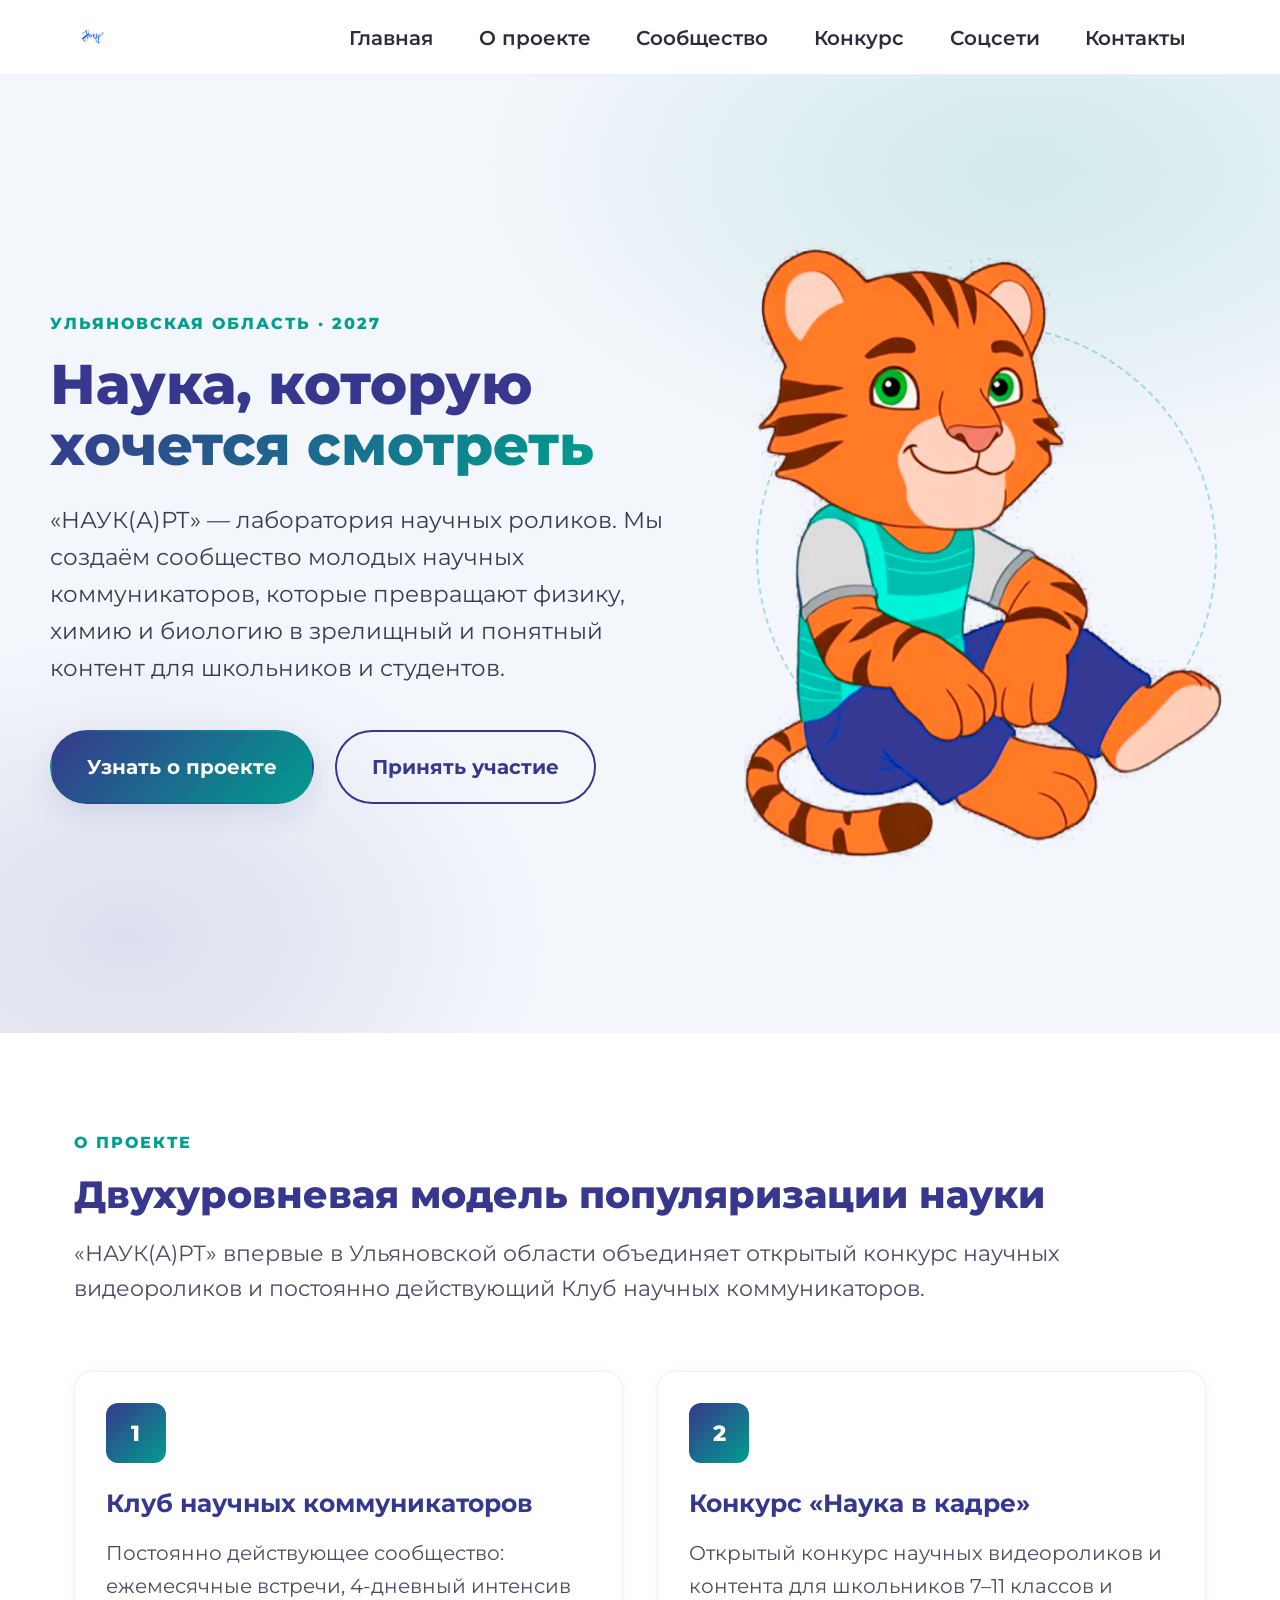
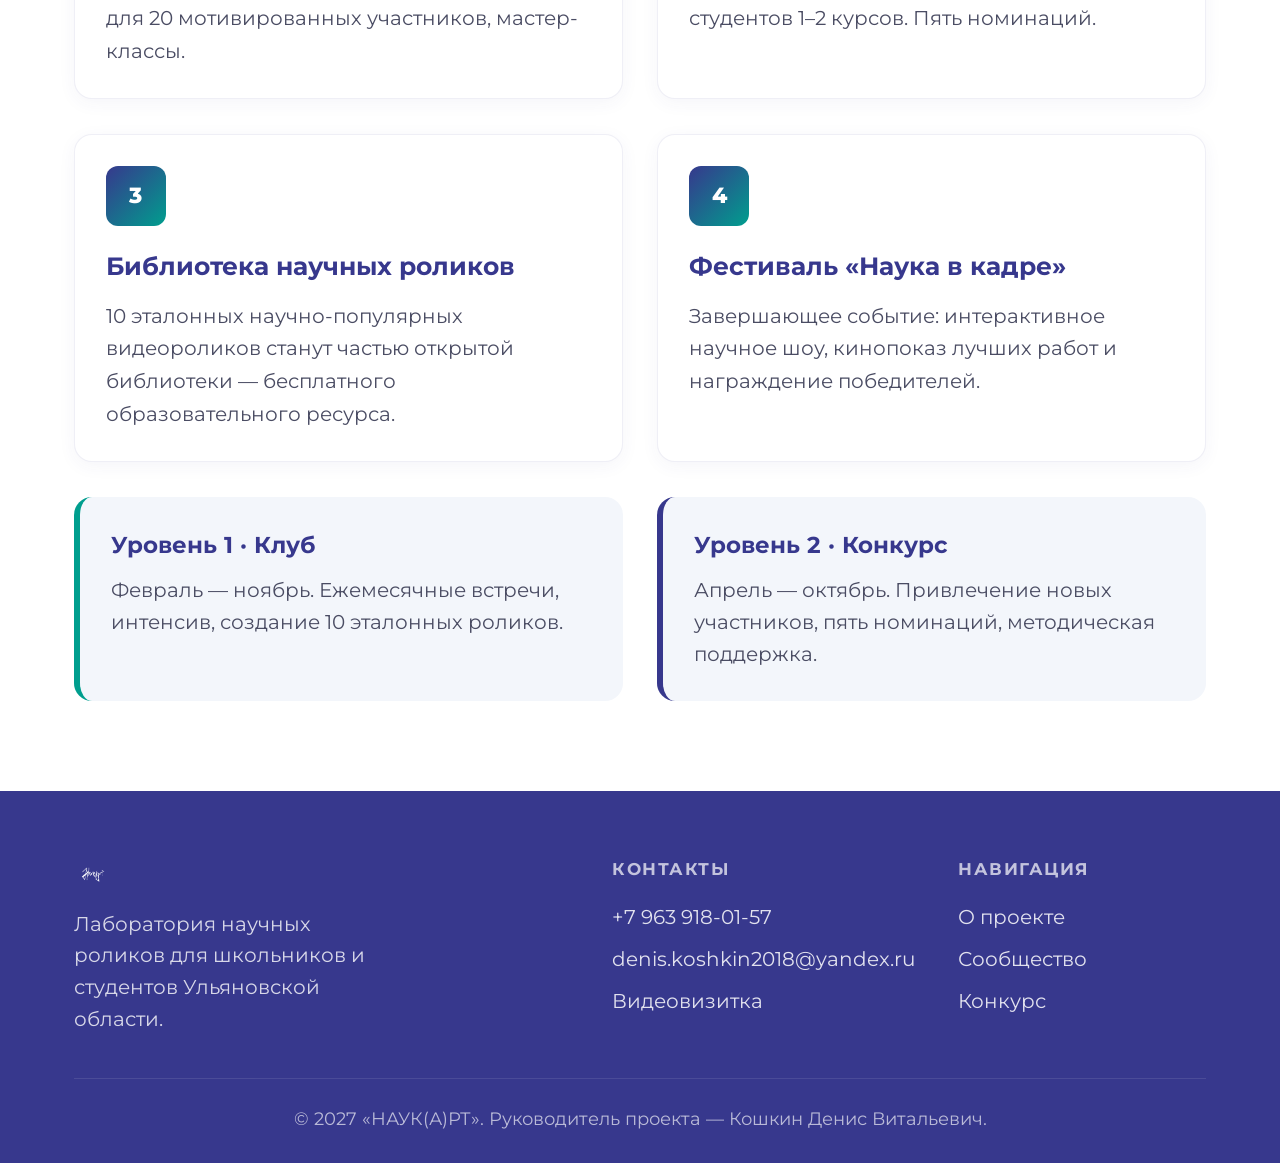
==== index.html @ 3cbaa11a "Add files via upload" ====
<!DOCTYPE html>
<html lang="ru">
<head>
<meta charset="UTF-8">
<meta name="viewport" content="width=device-width, initial-scale=1.0">
<title>НАУК(А)РТ — лаборатория научных роликов</title>
<link href="https://fonts.googleapis.com/css2?family=Montserrat:wght@400;600;800&display=swap" rel="stylesheet">
<link rel="stylesheet" href="style.css">
</head>
<body>

<!-- ШАПКА -->
<header class="site-header">
  <div class="container nav">
    <a href="index.html" class="logo">
      <img src="logo.png" alt="НАУК(А)РТ" class="logo-img">
    </a>
    <button class="burger" id="burger" aria-label="Открыть меню">
      <span></span><span></span><span></span>
    </button>
    <ul class="menu" id="menu">
      <li><a href="index.html">Главная</a></li>
      <li><a href="about.html">О проекте</a></li>
      <li><a href="community.html">Сообщество</a></li>
      <li><a href="contest.html">Конкурс</a></li>
      <li><a href="social.html">Соцсети</a></li>
      <li><a href="contacts.html">Контакты</a></li>
    </ul>
  </div>
</header>

<!-- КОНТЕНТ -->
<section class="hero" id="top">
  <div class="container hero-inner">
    <div class="hero-text">
      <span class="kicker">Ульяновская область · 2027</span>
      <h1>Наука, которую<br><span class="accent">хочется смотреть</span></h1>
      <p class="lead">«НАУК(А)РТ» — лаборатория научных роликов. Мы создаём сообщество молодых научных коммуникаторов, которые превращают физику, химию и биологию в зрелищный и понятный контент для школьников и студентов.</p>
      <div class="hero-actions">
        <a href="about.html" class="btn btn-primary">Узнать о проекте</a>
        <a href="contest.html" class="btn btn-ghost">Принять участие</a>
      </div>
    </div>
    <div class="mascot-wrap">
      <div class="orbit"></div>
      <div class="mascot mascot-float">
        <img src="tiger.png" alt="Маскот НАУК(А)РТ — тигрёнок">
      </div>
    </div>
  </div>
</section>

<section id="about">
  <div class="container">
    <div class="section-head">
      <span class="kicker">О проекте</span>
      <h2>Двухуровневая модель популяризации науки</h2>
      <p>«НАУК(А)РТ» впервые в Ульяновской области объединяет открытый конкурс научных видеороликов и постоянно действующий Клуб научных коммуникаторов.</p>
    </div>
    <div class="about-grid">
      <div class="card"><span class="num">1</span><h3>Клуб научных коммуникаторов</h3><p>Постоянно действующее сообщество: ежемесячные встречи, 4-дневный интенсив для 20 мотивированных участников, мастер-классы.</p></div>
      <div class="card"><span class="num">2</span><h3>Конкурс «Наука в кадре»</h3><p>Открытый конкурс научных видеороликов и контента для школьников 7–11 классов и студентов 1–2 курсов. Пять номинаций.</p></div>
      <div class="card"><span class="num">3</span><h3>Библиотека научных роликов</h3><p>10 эталонных научно-популярных видеороликов станут частью открытой библиотеки — бесплатного образовательного ресурса.</p></div>
      <div class="card"><span class="num">4</span><h3>Фестиваль «Наука в кадре»</h3><p>Завершающее событие: интерактивное научное шоу, кинопоказ лучших работ и награждение победителей.</p></div>
    </div>
    <div class="levels">
      <div class="level"><h4>Уровень 1 · Клуб</h4><p>Февраль — ноябрь. Ежемесячные встречи, интенсив, создание 10 эталонных роликов.</p></div>
      <div class="level"><h4>Уровень 2 · Конкурс</h4><p>Апрель — октябрь. Привлечение новых участников, пять номинаций, методическая поддержка.</p></div>
    </div>
  </div>
</section>

<!-- ПОДВАЛ -->
<footer id="contacts">
  <div class="container">
    <div class="foot-grid">
      <div>
        <div class="logo" style="color:#fff;margin-bottom:14px">
          <img src="logo.png" alt="НАУК(А)РТ" class="logo-img" style="filter:brightness(0) invert(1)">
        </div>
        <p style="opacity:.8;font-size:.92rem;max-width:320px">Лаборатория научных роликов для школьников и студентов Ульяновской области.</p>
      </div>
      <div>
        <h5>Контакты</h5>
        <a href="tel:+79639180157">+7 963 918-01-57</a>
        <a href="mailto:denis.koshkin2018@yandex.ru">denis.koshkin2018@yandex.ru</a>
        <a href="https://vk.ru/wall271059038_926" target="_blank" rel="noopener">Видеовизитка</a>
      </div>
      <div>
        <h5>Навигация</h5>
        <a href="about.html">О проекте</a>
        <a href="community.html">Сообщество</a>
        <a href="contest.html">Конкурс</a>
      </div>
    </div>
    <div class="foot-bottom">© 2027 «НАУК(А)РТ». Руководитель проекта — Кошкин Денис Витальевич.</div>
  </div>
</footer>

<script>
  var burger = document.getElementById('burger');
  var menu = document.getElementById('menu');
  if (burger && menu) {
    burger.addEventListener('click', function(){ menu.classList.toggle('open'); });
    menu.querySelectorAll('a').forEach(function(a){
      a.addEventListener('click', function(){ menu.classList.remove('open'); });
    });
  }
</script>
</body>
</html>
---- style.css ----
/* ================= ПЕРЕМЕННЫЕ ================= */
:root{
  --brand-dark:#37388d;
  --brand-teal:#009e8e;
  --brand-grad:linear-gradient(135deg,#37388d 0%,#009e8e 100%);
  --ink:#1b1c2b;
  --paper:#ffffff;
  --soft:#f3f6fb;
  --radius:18px;
  --shadow:0 10px 30px rgba(55,56,141,.12);
  font-size:clamp(15px, 0.9vw + 10px, 28px);
}
*{box-sizing:border-box;margin:0;padding:0}
html{scroll-behavior:smooth}
body{font-family:'Montserrat',sans-serif;color:var(--ink);background:var(--paper);line-height:1.6;overflow-x:hidden;font-size:1rem}
a{color:inherit;text-decoration:none}
img{max-width:100%;display:block}
.container{max-width:1180px;margin:0 auto;padding:0 24px;width:100%}
section{padding:clamp(50px,7vw,110px) 0}
.soft{background:var(--soft)}

/* ================= ШАПКА ================= */
.site-header{position:sticky;top:0;z-index:100;background:rgba(255,255,255,.92);backdrop-filter:blur(12px);border-bottom:1px solid rgba(55,56,141,.08)}
.nav{display:flex;align-items:center;justify-content:space-between;height:74px;gap:24px}
.logo{display:flex;align-items:center;gap:10px;font-weight:800;font-size:1.15rem;letter-spacing:.5px;color:var(--brand-dark);white-space:nowrap}
.logo-img{height:40px;width:auto;max-width:180px;object-fit:contain;display:block}
.menu{display:flex;gap:6px;list-style:none;flex-wrap:wrap}
.menu a{padding:.55em 1em;border-radius:999px;font-size:.92rem;font-weight:600;transition:.25s;color:#2c2d3a}
.menu a:hover{background:var(--soft);color:var(--brand-dark)}
.burger{display:none;flex-direction:column;gap:5px;background:none;border:0;cursor:pointer;padding:8px}
.burger span{width:24px;height:2px;background:var(--brand-dark);border-radius:2px;transition:.3s}

/* ================= БАННЕР ================= */
.hero{position:relative;background:radial-gradient(900px 500px at 80% 10%,rgba(0,158,142,.14),transparent 60%),radial-gradient(700px 500px at 10% 90%,rgba(55,56,141,.12),transparent 60%),var(--soft);overflow:hidden}
.hero-inner{display:grid;grid-template-columns:1.15fr .85fr;gap:3rem;align-items:center;padding:clamp(40px,6vw,90px) 0;min-height:78vh}
.hero h1{font-size:clamp(2rem,4.4vw,4.6rem);line-height:1.08;font-weight:800;color:var(--brand-dark);margin-bottom:1.2rem}
.hero h1 .accent{background:var(--brand-grad);-webkit-background-clip:text;background-clip:text;color:transparent}
.hero p.lead{font-size:1.08rem;max-width:36em;color:#3a3c52;margin-bottom:2rem}
.hero-actions{display:flex;gap:1rem;flex-wrap:wrap}
.btn{display:inline-block;padding:.9em 1.7em;border-radius:999px;font-weight:700;font-size:.95rem;transition:.25s;border:2px solid transparent}
.btn-primary{background:var(--brand-grad);color:#fff;box-shadow:var(--shadow)}
.btn-primary:hover{transform:translateY(-2px);filter:brightness(1.07)}
.btn-ghost{border-color:var(--brand-dark);color:var(--brand-dark)}
.btn-ghost:hover{background:var(--brand-dark);color:#fff}

/* ---- МАСКОТ ---- */
.mascot-wrap{position:relative;display:flex;justify-content:center;align-items:center}
.orbit{position:absolute;width:min(36vw,620px);height:min(36vw,620px);border:2px dashed rgba(0,158,142,.3);border-radius:50%;animation:spin 26s linear infinite;pointer-events:none}
@keyframes spin{to{transform:rotate(360deg)}}
.mascot{position:relative;width:min(38vw,640px);transition:transform .12s ease-out;will-change:transform}
.mascot img{width:100%;user-select:none;-webkit-user-drag:none}
@keyframes float{0%,100%{transform:translateY(0)}50%{transform:translateY(-12px)}}
.mascot-float{animation:float 4.5s ease-in-out infinite}

/* ================= О ПРОЕКТЕ ================= */
.section-head{max-width:52em;margin-bottom:3rem}
.kicker{display:inline-block;font-size:.75rem;font-weight:800;letter-spacing:2px;text-transform:uppercase;color:var(--brand-teal);margin-bottom:.8rem}
.section-head h2{font-size:clamp(1.6rem,3vw,3.2rem);font-weight:800;color:var(--brand-dark);line-height:1.15;margin-bottom:.9rem}
.section-head p{color:#4a4c63;font-size:1.02rem}
.about-grid{display:grid;grid-template-columns:1fr 1fr;gap:1.6rem}
.card{background:#fff;border:1px solid rgba(55,56,141,.08);border-radius:var(--radius);padding:clamp(20px,2.4vw,40px);box-shadow:0 4px 18px rgba(55,56,141,.05);transition:.3s}
.card:hover{transform:translateY(-4px);box-shadow:var(--shadow)}
.card .num{display:inline-grid;place-items:center;width:2.8em;height:2.8em;border-radius:12px;background:var(--brand-grad);color:#fff;font-weight:800;margin-bottom:1rem;font-size:1rem}
.card h3{font-size:1.15rem;color:var(--brand-dark);margin-bottom:.6rem}
.card p{font-size:.95rem;color:#4a4c63}
.levels{display:grid;grid-template-columns:1fr 1fr;gap:1.6rem;margin-top:1.6rem}
.level{border-radius:var(--radius);padding:clamp(20px,2.4vw,40px);background:var(--soft);border-left:6px solid var(--brand-teal)}
.level:nth-child(2){border-left-color:var(--brand-dark)}
.level h4{color:var(--brand-dark);margin-bottom:.5rem;font-size:1.05rem}
.level p{font-size:.93rem;color:#4a4c63}

/* ================= ЗАГОТОВКИ ================= */
.placeholder{background:var(--soft);border:2px dashed rgba(55,56,141,.18);border-radius:var(--radius);padding:clamp(40px,5vw,80px) 30px;text-align:center;color:#6a6c82}
.soft .placeholder{background:#fff}
.placeholder strong{display:block;color:var(--brand-dark);font-size:1.1rem;margin-bottom:.4rem}

/* ================= ПОДВАЛ ================= */
footer{background:var(--brand-dark);color:#fff;padding:clamp(40px,5vw,80px) 0 30px}
.foot-grid{display:grid;grid-template-columns:2fr 1fr 1fr;gap:2rem;margin-bottom:2rem}
footer h5{font-size:.8rem;letter-spacing:1.5px;text-transform:uppercase;opacity:.7;margin-bottom:.9rem}
footer a{opacity:.85;transition:.2s;display:block;margin-bottom:.5rem;font-size:.92rem}
footer a:hover{opacity:1;color:#7ee8dc}
.foot-bottom{border-top:1px solid rgba(255,255,255,.15);padding-top:1.2rem;font-size:.82rem;opacity:.65;text-align:center}

/* ================= ВНУТРЕННИЕ СТРАНИЦЫ ================= */
.page-hero{background:radial-gradient(900px 500px at 80% 10%,rgba(0,158,142,.14),transparent 60%),radial-gradient(700px 500px at 10% 90%,rgba(55,56,141,.12),transparent 60%),var(--soft);padding:clamp(60px,8vw,120px) 0 clamp(40px,5vw,80px);text-align:center}
.page-hero h1{font-size:clamp(2rem,4vw,4rem);color:var(--brand-dark);font-weight:800;line-height:1.1;margin-bottom:1rem}
.page-hero p{font-size:1.08rem;color:#3a3c52;max-width:40em;margin:0 auto}
.breadcrumb{font-size:.85rem;color:#6a6c82;margin-bottom:1rem}
.breadcrumb a{color:var(--brand-teal)}
.page-content{padding:clamp(50px,7vw,110px) 0}
.page-content h2{font-size:clamp(1.4rem,2.5vw,2.2rem);color:var(--brand-dark);margin-bottom:1rem}
.page-content h3{font-size:1.2rem;color:var(--brand-dark);margin:1.6rem 0 .6rem}
.page-content p{margin-bottom:1rem;color:#3a3c52}
.page-content ul{margin:0 0 1rem 1.4rem;color:#3a3c52}
.page-content li{margin-bottom:.5rem}

/* ================= АДАПТИВ ================= */
@media (max-width:980px){
  .hero-inner{grid-template-columns:1fr;text-align:center;padding-top:3rem}
  .hero p.lead{margin-inline:auto}
  .hero-actions{justify-content:center}
  .mascot{width:min(70vw,340px)}
  .orbit{width:min(70vw,340px);height:min(70vw,340px)}
  .about-grid,.levels,.foot-grid{grid-template-columns:1fr}
}
@media (max-width:720px){
  .burger{display:flex}
  .menu{position:absolute;top:74px;left:0;right:0;background:#fff;flex-direction:column;gap:0;padding:10px 20px 20px;box-shadow:var(--shadow);transform:translateY(-140%);transition:.3s;border-bottom:1px solid rgba(55,56,141,.1)}
  .menu.open{transform:translateY(0)}
  .menu a{padding:14px 8px;border-radius:10px}
}

/* ================= 4K / QHD ================= */
@media (min-width:2000px){
  .container{max-width:1800px;padding:0 60px}
  .nav{height:100px;gap:40px}
  .logo{font-size:1.5rem;gap:14px}
  .logo-img{height:56px;max-width:240px}
  .menu{gap:10px}
  .menu a{font-size:1rem;padding:.7em 1.3em}
  .hero-inner{gap:5rem;min-height:82vh}
  .hero p.lead{max-width:40em}
  .btn{font-size:1rem;padding:1em 2em}
  .hero h1{font-size:clamp(3rem,5vw,5.4rem)}
  .section-head{max-width:60em;margin-bottom:4rem}
  .kicker{font-size:.85rem;letter-spacing:3px}
  .card{border-radius:24px}
  .card .num{width:3.2em;height:3.2em;font-size:1.1rem;border-radius:16px}
  .card h3{font-size:1.4rem}
  .card p{font-size:1.05rem}
  .level h4{font-size:1.25rem}
  .level p{font-size:1.05rem}
  .placeholder strong{font-size:1.4rem}
  footer h5{font-size:.95rem}
  footer a{font-size:1.05rem}
  .foot-bottom{font-size:.95rem;padding-top:1.6rem}
}
@media (min-width:3200px){
  .container{max-width:3000px;padding:0 100px}
  .nav{height:130px;gap:60px}
  .logo{font-size:2rem;gap:20px}
  .logo-img{height:76px;max-width:320px}
  .menu a{font-size:1.15rem;padding:.8em 1.5em}
  .hero-inner{gap:7rem;padding:8rem 0;min-height:85vh}
  .hero h1{font-size:clamp(4rem,5.5vw,7rem)}
  .hero p.lead{font-size:1.3rem;max-width:42em;margin-bottom:3rem}
  .btn{font-size:1.15rem;padding:1.1em 2.4em}
  .mascot{width:min(36vw,900px)}
  .orbit{width:min(36vw,900px);height:min(36vw,900px);border-width:4px}
  section{padding:9rem 0}
  .section-head{margin-bottom:5rem}
  .section-head h2{font-size:clamp(3rem,4vw,5rem)}
  .section-head p{font-size:1.3rem}
  .kicker{font-size:1rem;letter-spacing:4px}
  .about-grid,.levels{gap:2.5rem}
  .card{padding:4rem;border-radius:32px}
  .card .num{width:3.6em;height:3.6em;font-size:1.3rem;border-radius:20px;margin-bottom:1.6rem}
  .card h3{font-size:1.8rem;margin-bottom:1rem}
  .card p{font-size:1.25rem}
  .level{padding:4rem;border-radius:32px;border-left-width:12px}
  .level h4{font-size:1.7rem;margin-bottom:.8rem}
  .level p{font-size:1.25rem}
  .placeholder{padding:8rem 4rem;border-width:4px;border-radius:32px}
  .placeholder strong{font-size:1.8rem}
  footer{padding:8rem 0 4rem}
  .foot-grid{gap:5rem;margin-bottom:4rem}
  footer h5{font-size:1.15rem;letter-spacing:2.5px;margin-bottom:1.5rem}
  footer a{font-size:1.3rem;margin-bottom:1rem}
  .foot-bottom{font-size:1.15rem;padding-top:2.5rem}
  .page-hero h1{font-size:clamp(3rem,4.5vw,5.5rem)}
  .page-hero p{font-size:1.3rem}
  .page-content h2{font-size:clamp(2.2rem,3vw,3.4rem)}
  .page-content h3{font-size:1.8rem}
  .page-content p,.page-content li{font-size:1.2rem}
}
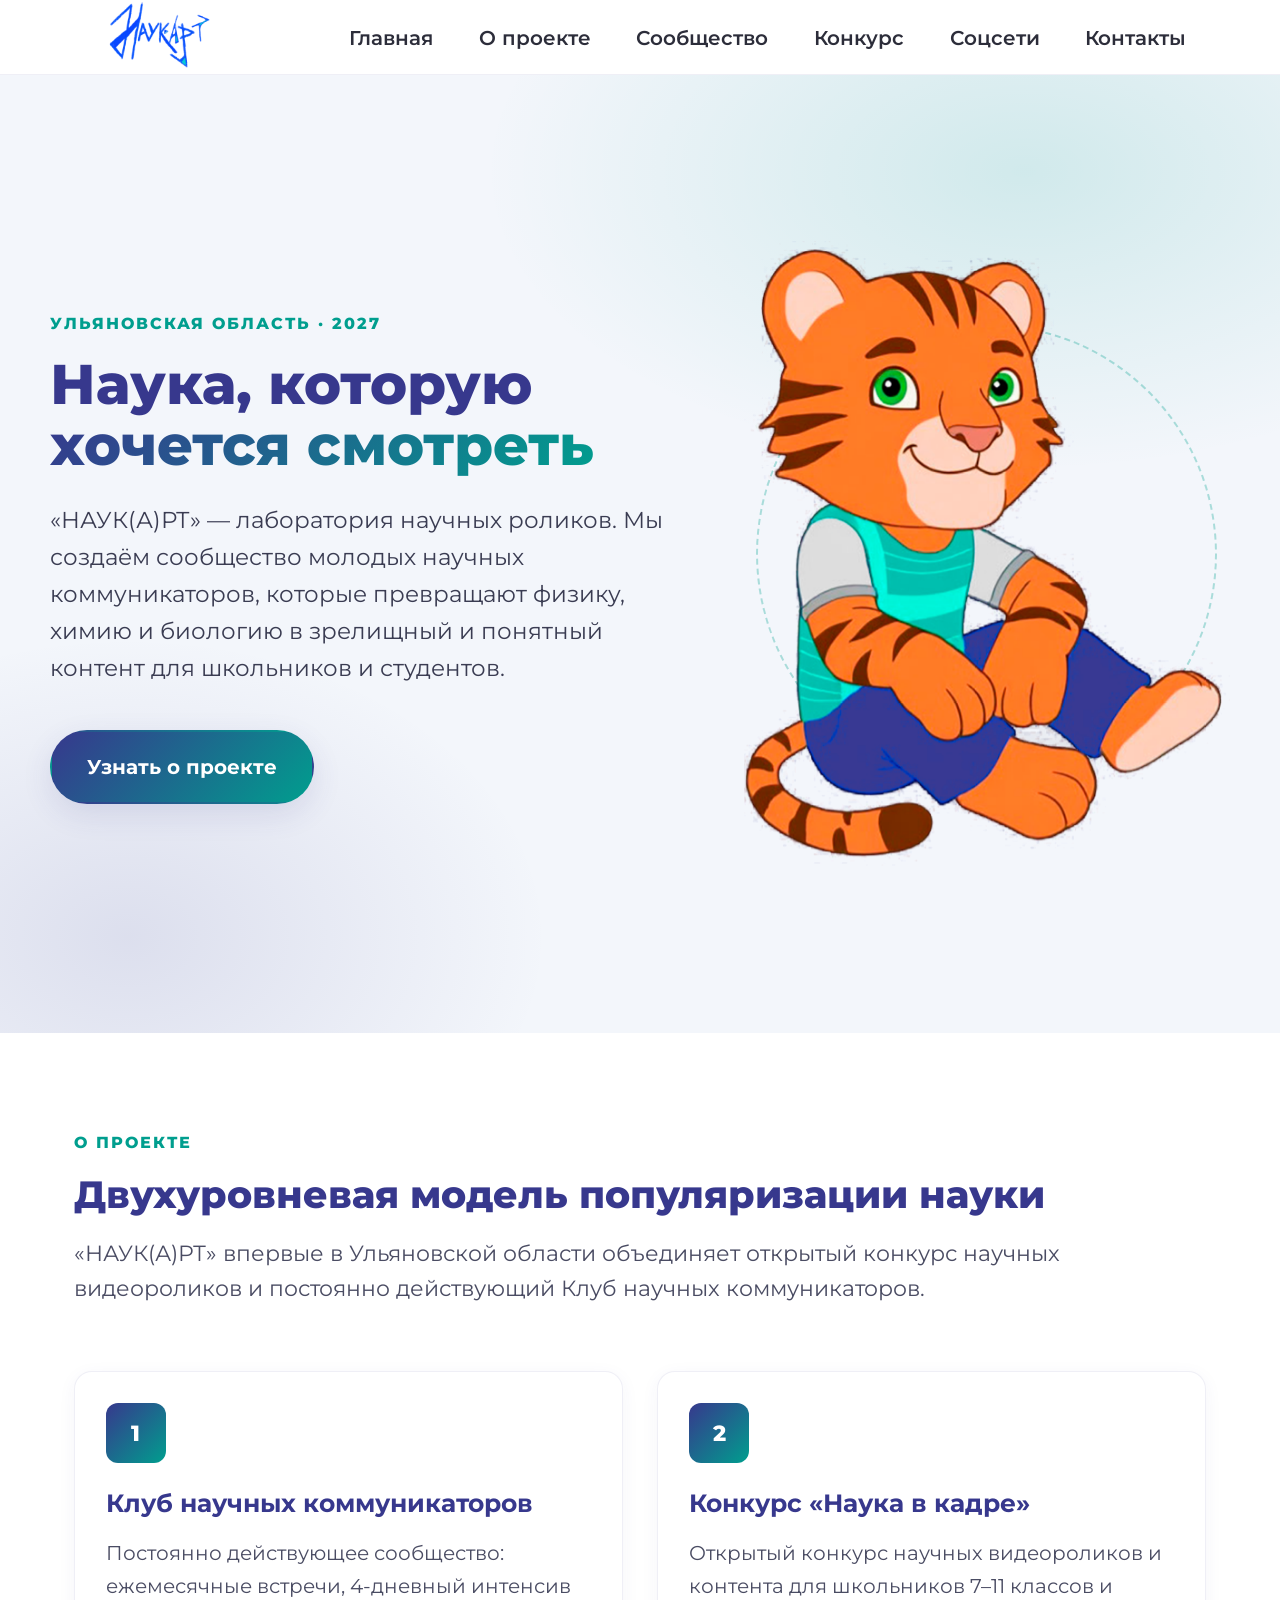
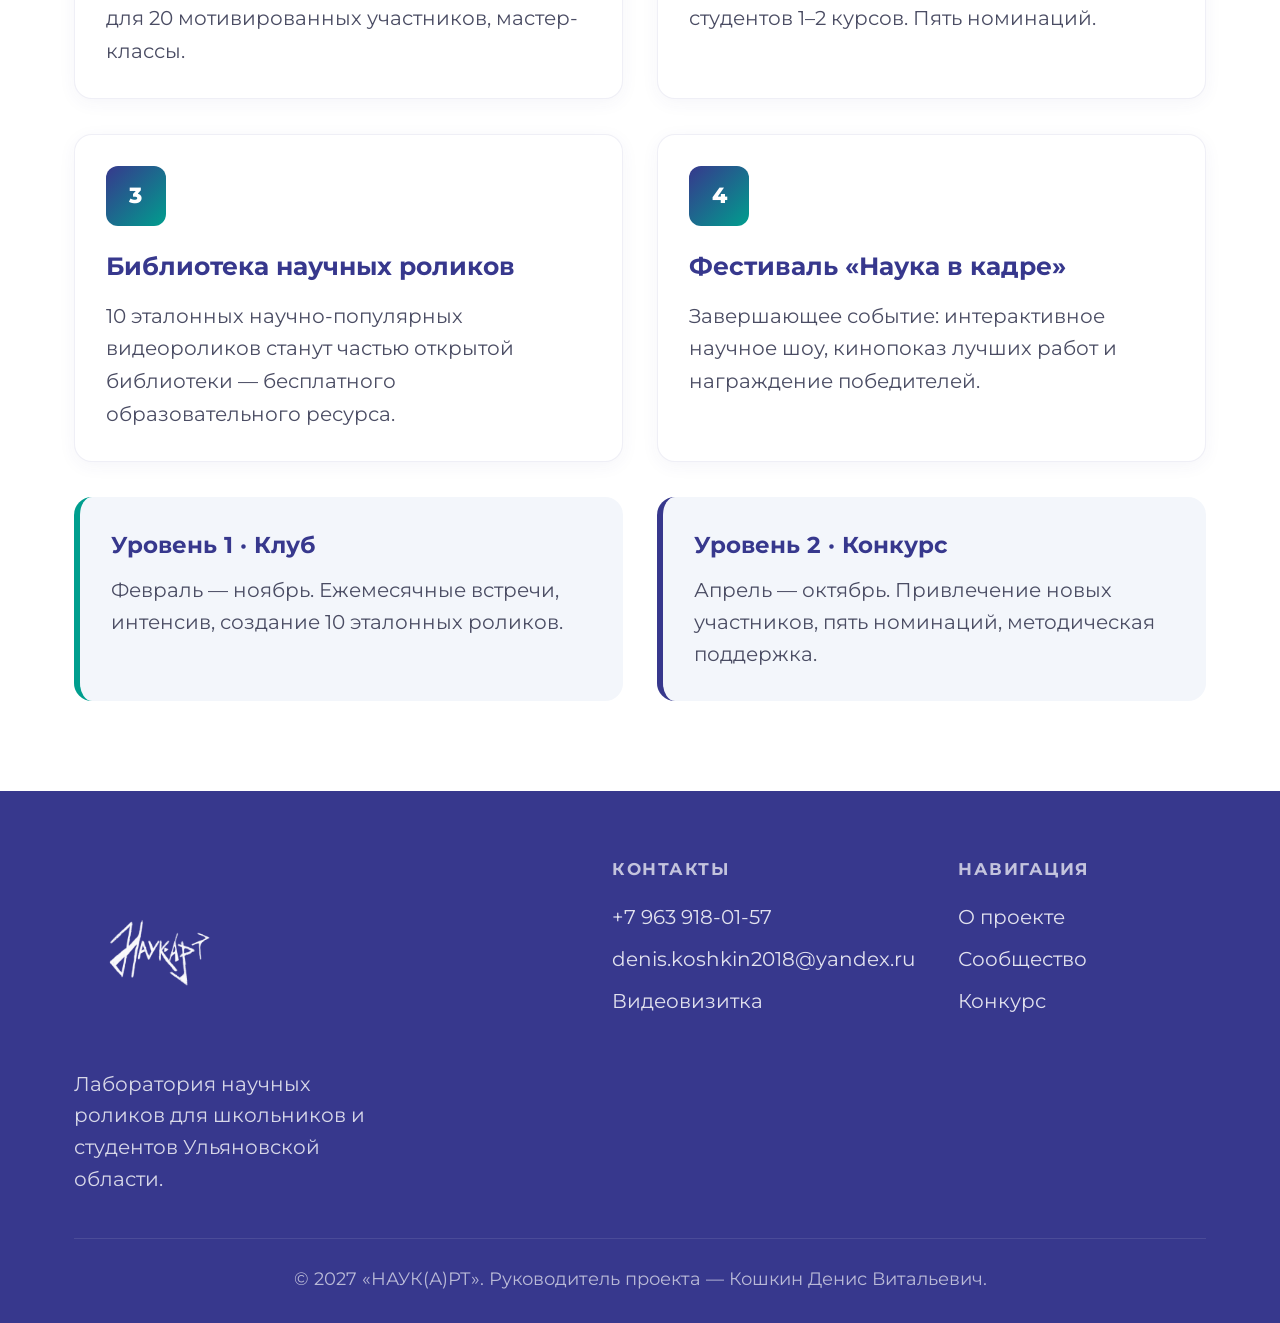
==== commit 39f249e3: "Update index.html" ====
--- a/index.html
+++ b/index.html
@@ -38,7 +38,6 @@
       <p class="lead">«НАУК(А)РТ» — лаборатория научных роликов. Мы создаём сообщество молодых научных коммуникаторов, которые превращают физику, химию и биологию в зрелищный и понятный контент для школьников и студентов.</p>
       <div class="hero-actions">
         <a href="about.html" class="btn btn-primary">Узнать о проекте</a>
-        <a href="contest.html" class="btn btn-ghost">Принять участие</a>
       </div>
     </div>
     <div class="mascot-wrap">
@@ -108,4 +107,4 @@
   }
 </script>
 </body>
-</html>+</html>
--- a/style.css
+++ b/style.css
@@ -23,7 +23,7 @@
 .site-header{position:sticky;top:0;z-index:100;background:rgba(255,255,255,.92);backdrop-filter:blur(12px);border-bottom:1px solid rgba(55,56,141,.08)}
 .nav{display:flex;align-items:center;justify-content:space-between;height:74px;gap:24px}
 .logo{display:flex;align-items:center;gap:10px;font-weight:800;font-size:1.15rem;letter-spacing:.5px;color:var(--brand-dark);white-space:nowrap}
-.logo-img{height:40px;width:auto;max-width:180px;object-fit:contain;display:block}
+.logo-img{height:200px;width:auto;max-width:180px;object-fit:contain;display:block}
 .menu{display:flex;gap:6px;list-style:none;flex-wrap:wrap}
 .menu a{padding:.55em 1em;border-radius:999px;font-size:.92rem;font-weight:600;transition:.25s;color:#2c2d3a}
 .menu a:hover{background:var(--soft);color:var(--brand-dark)}
@@ -173,4 +173,4 @@
   .page-content h2{font-size:clamp(2.2rem,3vw,3.4rem)}
   .page-content h3{font-size:1.8rem}
   .page-content p,.page-content li{font-size:1.2rem}
-}+}
